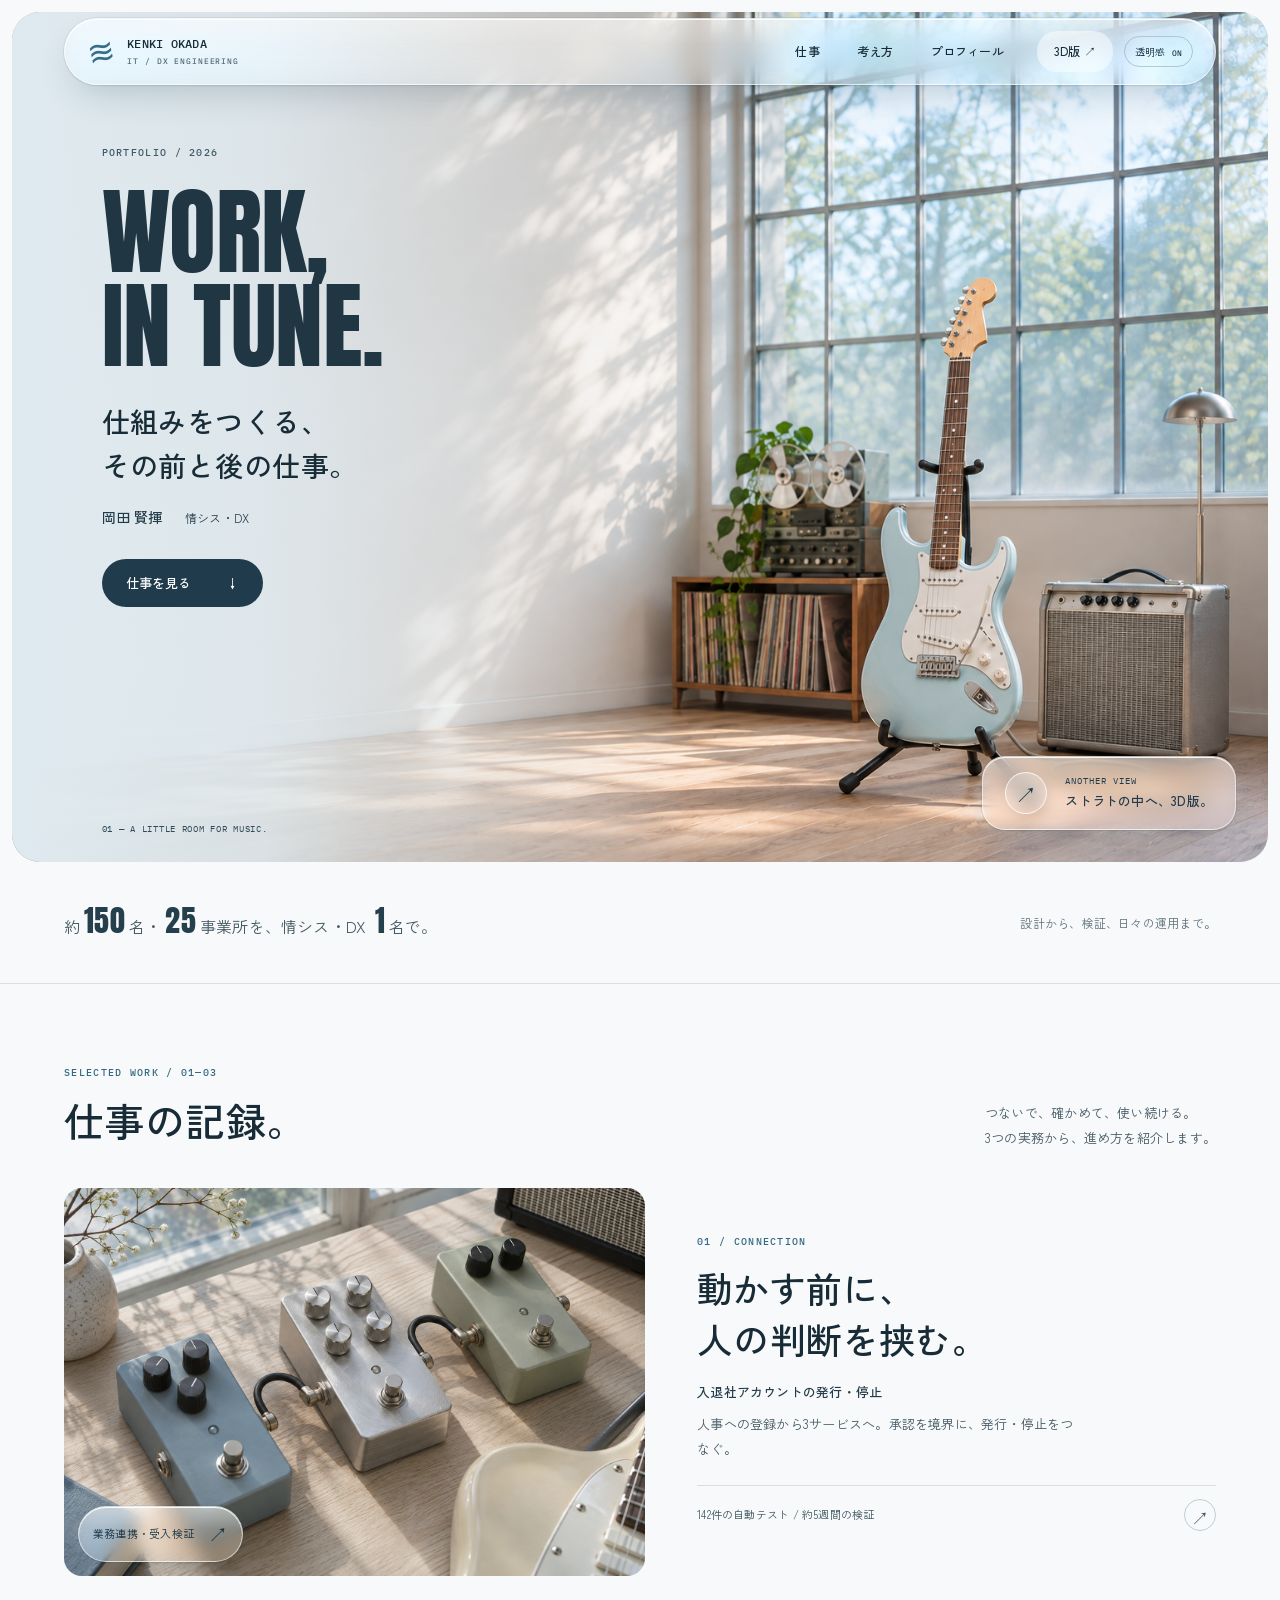
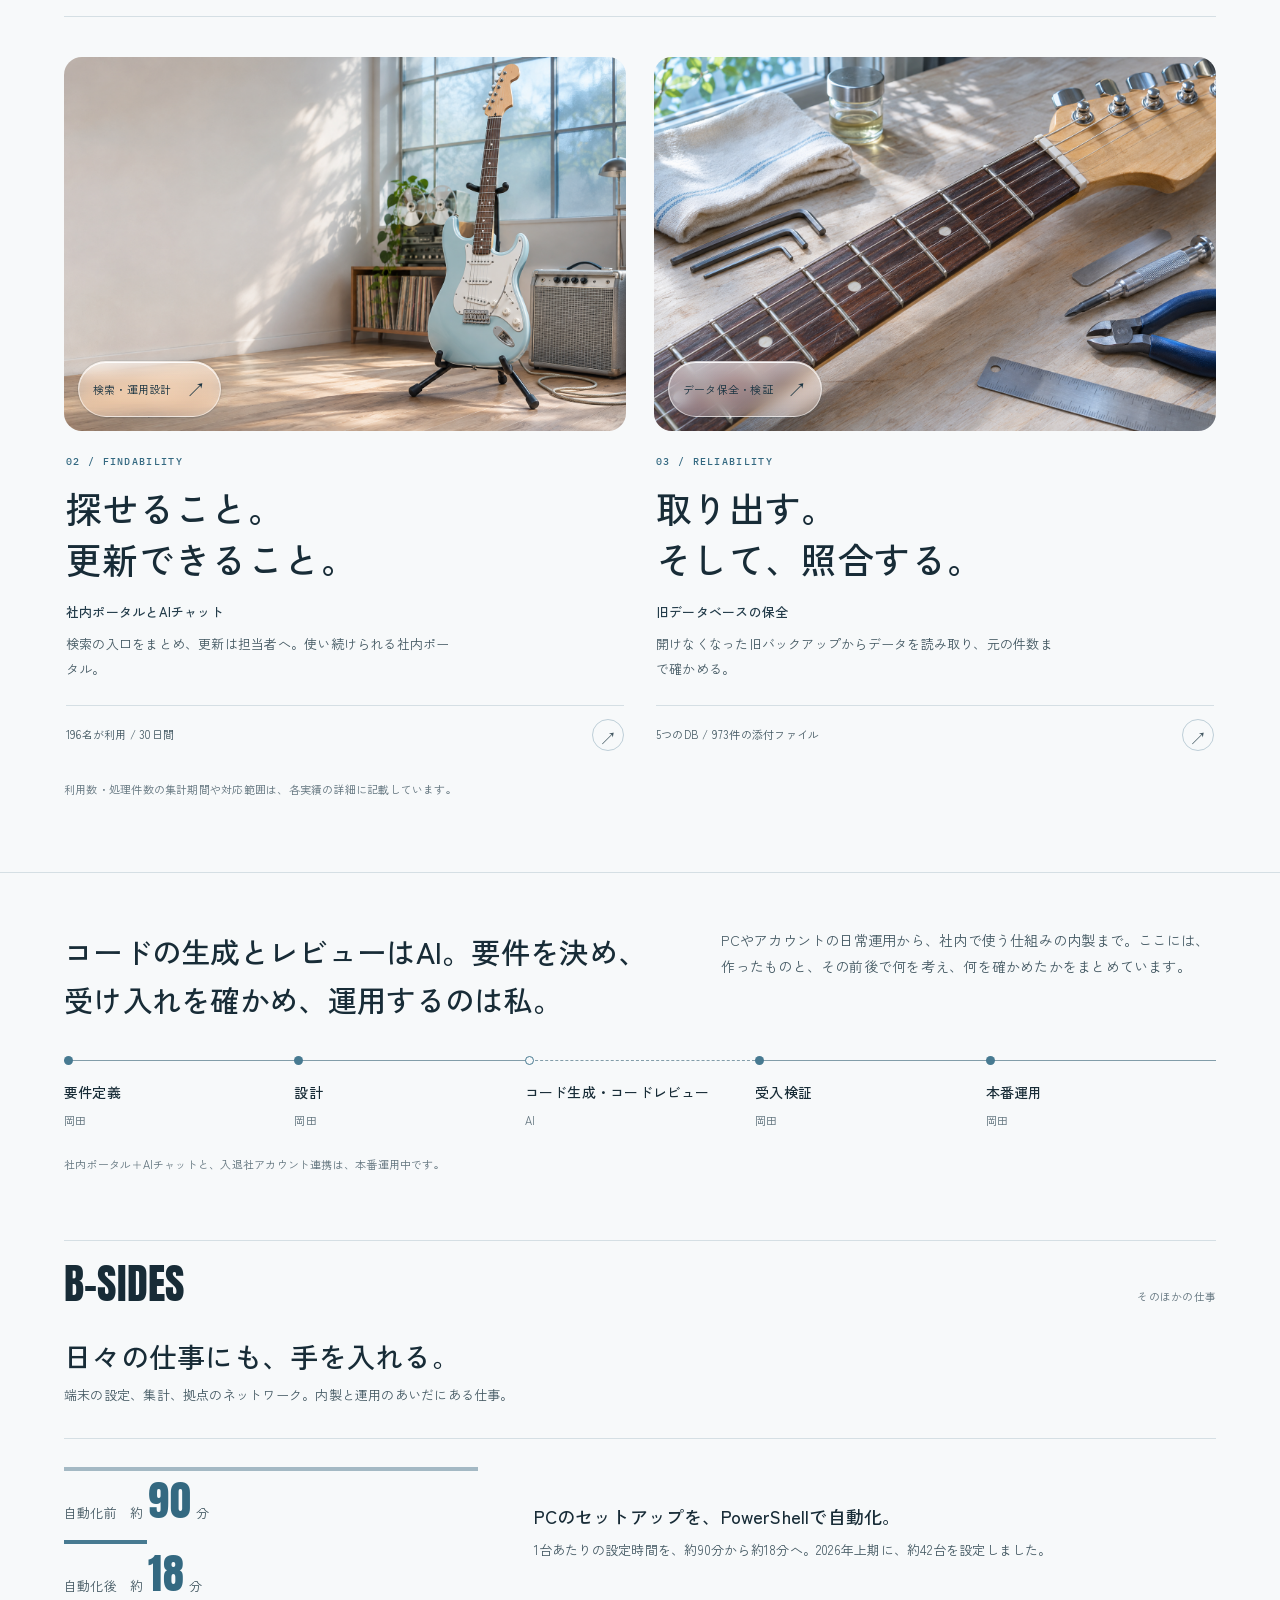
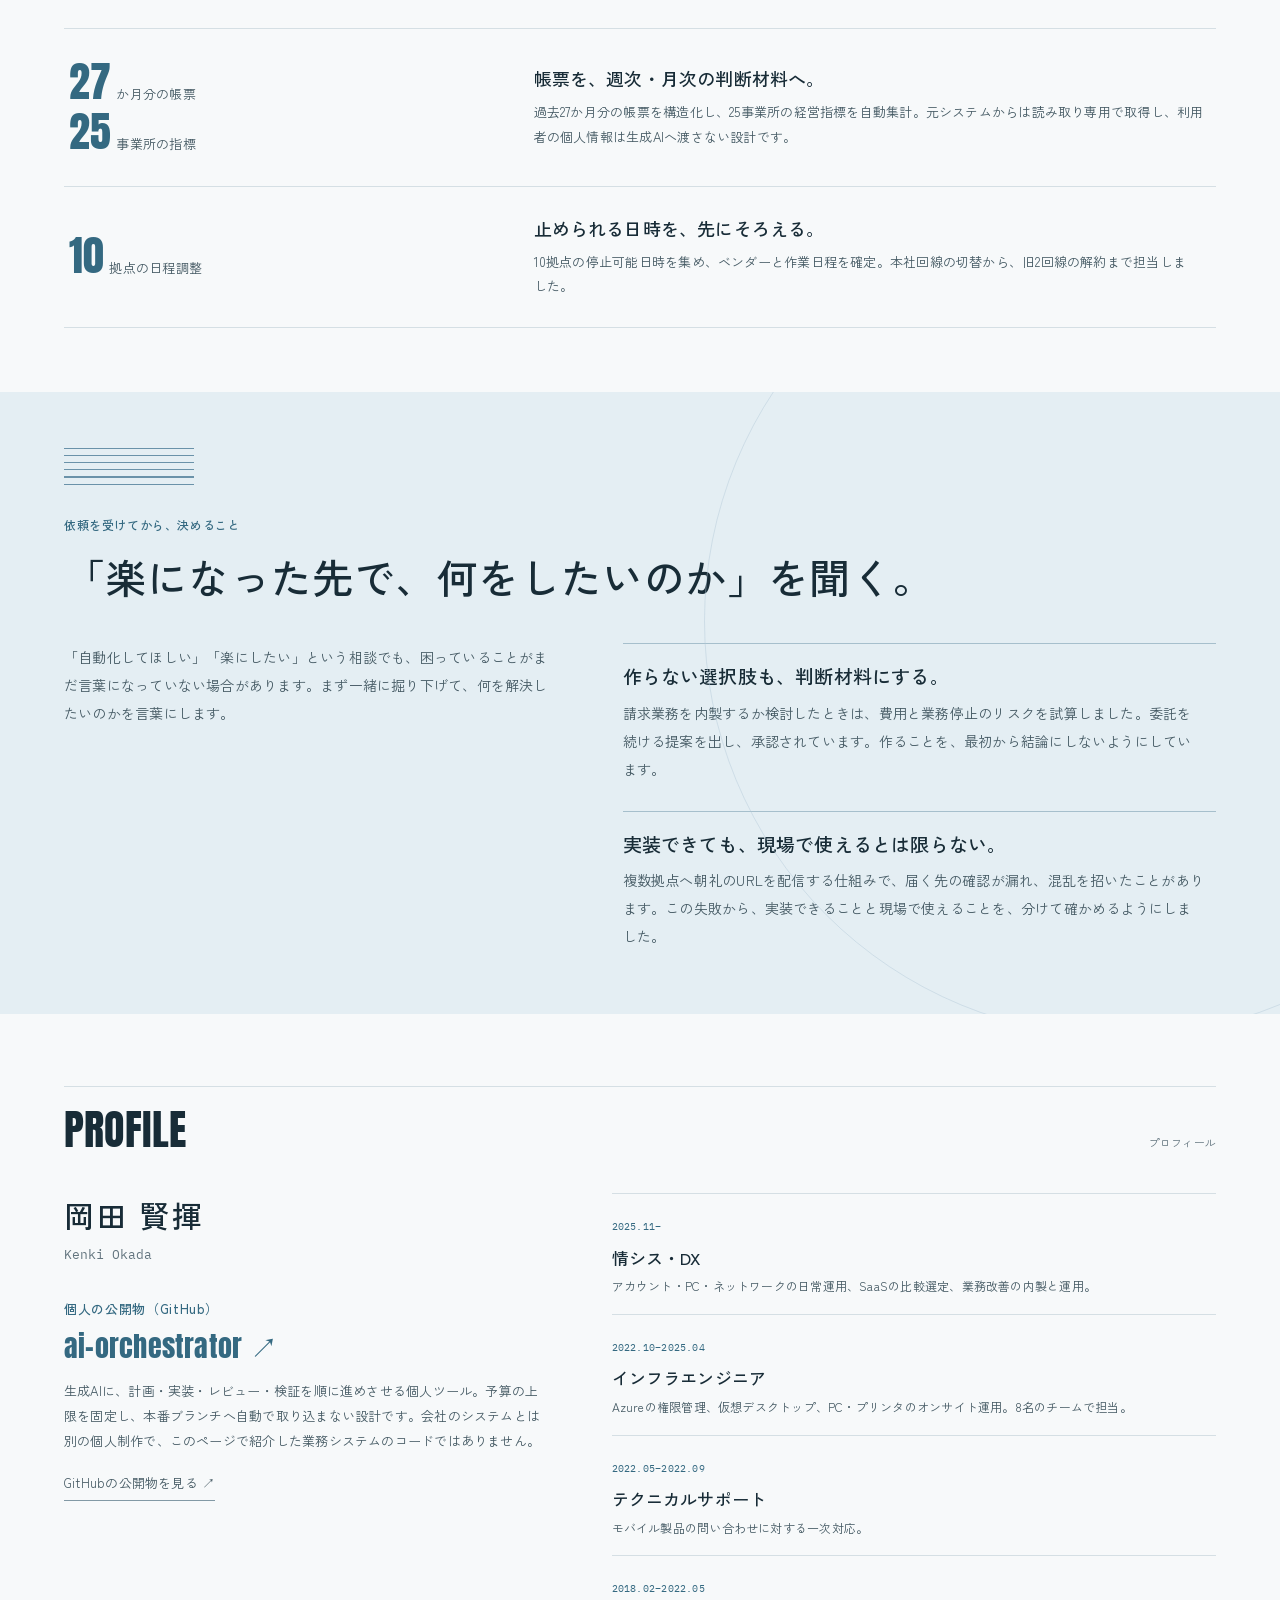
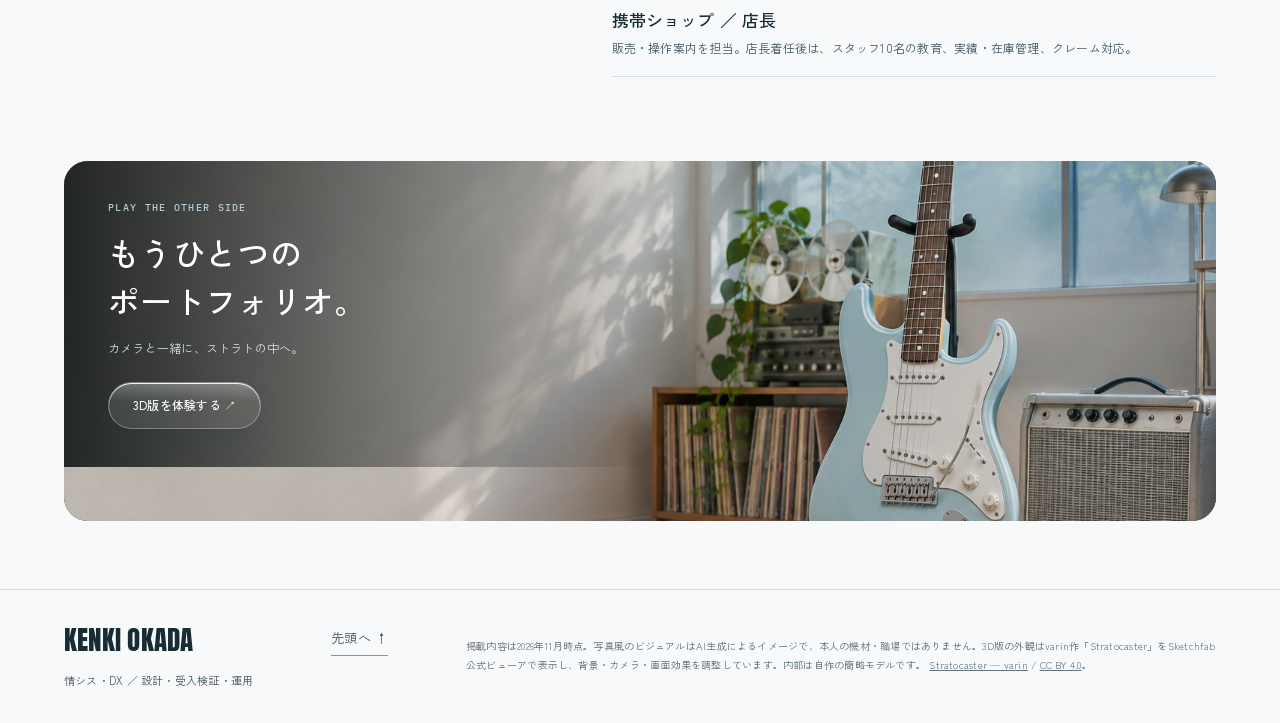
==== fable-rock.html @ 36a0f373 "feat: ストラト体験と実績ページを公開 承認済みの3D体験と読む版を既存ポートフォリオへ反映する。 外観はvarinの公式埋め込みを使用し、音と内部への動きを維持した。 公開許諾を確認できない旧モ" ====
<!doctype html>
<html lang="ja"><head><meta name="robots" content="noindex"><meta charset="utf-8"><meta name="viewport" content="width=device-width,initial-scale=1">
<meta name="description" content="岡田賢揮のポートフォリオ。情シス・DXの設計、受入検証、運用。仕組みをつくる、その前と後の仕事。">
<meta name="theme-color" content="#f5f8fa"><title>Kenki Okada | Work, in tune. — 岡田 賢揮</title>
<link rel="preconnect" href="https://fonts.googleapis.com"><link rel="preconnect" href="https://fonts.gstatic.com" crossorigin>
<link href="https://fonts.googleapis.com/css2?family=Anton&family=IBM+Plex+Mono:wght@400;500&family=Zen+Kaku+Gothic+New:wght@400;500;700&display=swap" rel="stylesheet">
<link rel="stylesheet" href="portfolio-site.css"><link rel="stylesheet" href="portfolio-content.css">
<script src="portfolio-site.js" defer></script></head><body id="top" class="home-page"><a class="skip" href="#main">本文へ</a><header class="site-header glass"><a class="brand" href="fable-rock.html" aria-label="岡田賢揮 ホーム"><span class="string-mark" aria-hidden="true">≋</span><span>KENKI OKADA<small>IT / DX ENGINEERING</small></span></a>
<nav aria-label="メイン"><a href="#work" >仕事</a><a href="#approach">考え方</a><a href="#profile">プロフィール</a><a class="nav-reel" href="index.html?mode=reel&amp;motion=1">3D版 <span aria-hidden="true">↗</span></a><button class="glass-toggle" type="button" aria-pressed="false" hidden>透明感 <span>OFF</span></button></nav></header><main id="main"><section class="studio-hero" aria-labelledby="hero-title"><img class="studio-photo" src="assets/studio-glass-v2.png" width="1536" height="1024" alt="淡いブルーのストラトキャスターとアンプ。自然光の入るスタジオのイメージ" fetchpriority="high"><div class="hero-copy"><p class="eyebrow">PORTFOLIO / 2026</p><p class="hero-display" aria-hidden="true">WORK,<br>IN TUNE.</p><h1 id="hero-title">仕組みをつくる、<br>その前と後の仕事。</h1><p class="hero-person">岡田 賢揮 <span>情シス・DX</span></p><a class="button button-dark" href="#work">仕事を見る <span aria-hidden="true">↓</span></a></div><a class="hero-listen glass" href="index.html?mode=reel&amp;motion=1"><span class="play" aria-hidden="true">↗</span><span><small>ANOTHER VIEW</small>ストラトの中へ、3D版。</span></a><span class="hero-caption">01 — A LITTLE ROOM FOR MUSIC.</span></section>
<div class="context-bar container"><p>約<strong>150</strong>名・<strong>25</strong>事業所を、<br class="mobile-only">情シス・DX <strong>1</strong>名で。</p><span>設計から、検証、日々の運用まで。</span></div><section class="selected-work container" id="work" aria-labelledby="work-title"><div class="section-heading"><div><p class="eyebrow">SELECTED WORK / 01—03</p><h2 id="work-title">仕事の記録。</h2></div><p>つないで、確かめて、使い続ける。<br>3つの実務から、進め方を紹介します。</p></div><div class="work-grid"><a class="work-card featured" href="work-accounts.html"><div class="work-photo"><img src="assets/pedals-daylight.png" alt="パッチケーブルで接続した3台のエフェクターのイメージ" width="1536" height="1024" loading="lazy"><span class="photo-tag glass">業務連携・受入検証<span aria-hidden="true">↗</span></span></div><div class="work-copy"><p class="eyebrow">01 / CONNECTION</p><h3>動かす前に、<br>人の判断を挟む。</h3><p class="work-title">入退社アカウントの発行・停止</p><p class="work-description">人事への登録から3サービスへ。承認を境界に、発行・停止をつなぐ。</p><div class="card-bottom"><span>142件の自動テスト / 約5週間の検証</span><span class="circle-arrow" aria-hidden="true">↗</span></div></div></a>
<a class="work-card " href="work-portal.html"><div class="work-photo"><img src="assets/studio-daylight.png" alt="ギターとアンプのある明るいスタジオのイメージ" width="1536" height="1024" loading="lazy"><span class="photo-tag glass">検索・運用設計<span aria-hidden="true">↗</span></span></div><div class="work-copy"><p class="eyebrow">02 / FINDABILITY</p><h3>探せること。<br>更新できること。</h3><p class="work-title">社内ポータルとAIチャット</p><p class="work-description">検索の入口をまとめ、更新は担当者へ。使い続けられる社内ポータル。</p><div class="card-bottom"><span>196名が利用 / 30日間</span><span class="circle-arrow" aria-hidden="true">↗</span></div></div></a>
<a class="work-card " href="work-recovery.html"><div class="work-photo"><img src="assets/workbench-daylight.png" alt="フレットと弦を確かめるギター作業台のイメージ" width="1536" height="1024" loading="lazy"><span class="photo-tag glass">データ保全・検証<span aria-hidden="true">↗</span></span></div><div class="work-copy"><p class="eyebrow">03 / RELIABILITY</p><h3>取り出す。<br>そして、照合する。</h3><p class="work-title">旧データベースの保全</p><p class="work-description">開けなくなった旧バックアップからデータを読み取り、元の件数まで確かめる。</p><div class="card-bottom"><span>5つのDB / 973件の添付ファイル</span><span class="circle-arrow" aria-hidden="true">↗</span></div></div></a></div><p class="section-note">利用数・処理件数の集計期間や対応範囲は、各実績の詳細に記載しています。</p></section><section class="role wrap" aria-labelledby="role-t">
  <div class="role-top">
    <h2 id="role-t">コードの生成とレビューはAI。要件を決め、受け入れを確かめ、運用するのは私。</h2>
    <p>PCやアカウントの日常運用から、社内で使う仕組みの内製まで。ここには、作ったものと、その前後で何を考え、何を確かめたかをまとめています。</p>
  </div>
  <ol class="chain" style="--n:5" aria-label="仕事の流れと分担">
    <li><b>要件定義</b><span>岡田</span></li>
    <li><b>設計</b><span>岡田</span></li>
    <li class="ai"><b>コード生成・コードレビュー</b><span>AI</span></li>
    <li><b>受入検証</b><span>岡田</span></li>
    <li><b>本番運用</b><span>岡田</span></li>
  </ol>
  <p class="fine">社内ポータル＋AIチャットと、入退社アカウント連携は、本番運用中です。</p>
</section><section class="bench wrap" aria-labelledby="bench-t">
  <div class="fretline"><span class="en" aria-hidden="true">B-SIDES</span><p class="meta">そのほかの仕事</p></div>
  <h2 id="bench-t">日々の仕事にも、手を入れる。</h2>
  <p>端末の設定、集計、拠点のネットワーク。内製と運用のあいだにある仕事。</p>
  <ul>
    <li>
      <div class="bars" role="img" aria-label="PC1台あたりの設定時間。自動化前は約90分、自動化後は約18分">
        <p><i style="width:100%"></i>自動化前　約<b>90</b>分</p>
        <p class="now"><i style="width:20%"></i>自動化後　約<b>18</b>分</p>
      </div>
      <div>
        <h3>PCのセットアップを、PowerShellで自動化。</h3>
        <p>1台あたりの設定時間を、約90分から約18分へ。2026年上期に、約42台を設定しました。</p>
      </div>
    </li>
    <li>
      <p class="fig"><b>27</b>か月分の帳票<br><b>25</b>事業所の指標</p>
      <div>
        <h3>帳票を、週次・月次の判断材料へ。</h3>
        <p>過去27か月分の帳票を構造化し、25事業所の経営指標を自動集計。元システムからは読み取り専用で取得し、利用者の個人情報は生成AIへ渡さない設計です。</p>
      </div>
    </li>
    <li>
      <p class="fig"><b>10</b>拠点の日程調整</p>
      <div>
        <h3>止められる日時を、先にそろえる。</h3>
        <p>10拠点の停止可能日時を集め、ベンダーと作業日程を確定。本社回線の切替から、旧2回線の解約まで担当しました。</p>
      </div>
    </li>
  </ul>
</section><section class="approach" id="approach" aria-labelledby="ap-t">
  <div class="wrap">
    <div class="strings" aria-hidden="true"><i></i><i></i><i></i><i></i><i></i><i></i></div>
    <p class="k">依頼を受けてから、決めること</p>
    <h2 class="motto" id="ap-t"><span>「楽になった先で、</span><span>何をしたいのか」</span><span>を聞く。</span></h2>
    <div class="ap-grid">
      <p>「自動化してほしい」「楽にしたい」という相談でも、困っていることがまだ言葉になっていない場合があります。まず一緒に掘り下げて、何を解決したいのかを言葉にします。</p>
      <div>
        <section class="practice">
          <h3>作らない選択肢も、判断材料にする。</h3>
          <p>請求業務を内製するか検討したときは、費用と業務停止のリスクを試算しました。委託を続ける提案を出し、承認されています。作ることを、最初から結論にしないようにしています。</p>
        </section>
        <section class="practice">
          <h3>実装できても、現場で使えるとは限らない。</h3>
          <p>複数拠点へ朝礼のURLを配信する仕組みで、届く先の確認が漏れ、混乱を招いたことがあります。この失敗から、実装できることと現場で使えることを、分けて確かめるようにしました。</p>
        </section>
      </div>
    </div>
  </div>
</section>

<section class="profile wrap" id="profile" aria-labelledby="pf-t">
  <div class="fretline"><span class="en" aria-hidden="true">PROFILE</span><p class="meta">プロフィール</p></div>
  <div class="pf-grid">
    <div>
      <h2 id="pf-t">岡田 賢揮<span>Kenki Okada</span></h2>
      <div class="gh">
        <p class="k">個人の公開物（GitHub）</p>
        <a class="repo" href="https://github.com/o9mmk/ai-orchestrator" target="_blank" rel="noopener noreferrer">ai-orchestrator <span aria-hidden="true">↗</span></a>
        <p>生成AIに、計画・実装・レビュー・検証を順に進めさせる個人ツール。予算の上限を固定し、本番ブランチへ自動で取り込まない設計です。会社のシステムとは別の個人制作で、このページで紹介した業務システムのコードではありません。</p>
        <a class="go" href="https://github.com/o9mmk" target="_blank" rel="noopener noreferrer">GitHubの公開物を見る <span aria-hidden="true">↗</span></a>
      </div>
    </div>
    <ol class="career" aria-label="これまでの経歴">
      <li>
        <time>2025.11–</time>
        <div><h3>情シス・DX</h3><p>アカウント・PC・ネットワークの日常運用、SaaSの比較選定、業務改善の内製と運用。</p></div>
      </li>
      <li>
        <time>2022.10–2025.04</time>
        <div><h3>インフラエンジニア</h3><p>Azureの権限管理、仮想デスクトップ、PC・プリンタのオンサイト運用。8名のチームで担当。</p></div>
      </li>
      <li>
        <time>2022.05–2022.09</time>
        <div><h3>テクニカルサポート</h3><p>モバイル製品の問い合わせに対する一次対応。</p></div>
      </li>
      <li>
        <time>2018.02–2022.05</time>
        <div><h3>携帯ショップ ／ 店長</h3><p>販売・操作案内を担当。店長着任後は、スタッフ10名の教育、実績・在庫管理、クレーム対応。</p></div>
      </li>
    </ol>
  </div>
</section><section class="experience container"><a href="index.html?mode=reel&amp;motion=1"><img src="assets/studio-daylight.png" width="1536" height="1024" alt="ギターとアンプのあるスタジオのイメージ。3D版への入口" loading="lazy"><div class="experience-copy"><p class="eyebrow">PLAY THE OTHER SIDE</p><h2>もうひとつの<br>ポートフォリオ。</h2><p>カメラと一緒に、ストラトの中へ。</p><span class="button glass">3D版を体験する ↗</span></div></a></section></main><footer class="site-footer container"><div><a class="footer-name" href="fable-rock.html">KENKI OKADA</a><p>情シス・DX ／ 設計・受入検証・運用</p></div><a href="#top" class="text-link">先頭へ ↑</a><p class="credits">掲載内容は2026年11月時点。写真風のビジュアルはAI生成によるイメージで、本人の機材・職場ではありません。3D版の外観はvarin作「Stratocaster」をSketchfab公式ビューアで表示し、背景・カメラ・画面効果を調整しています。内部は自作の簡略モデルです。 <a href="https://sketchfab.com/3d-models/stratocaster-2a29975b708b4106a84d5b51e3ede608" target="_blank" rel="noreferrer">Stratocaster — varin</a> / <a href="https://creativecommons.org/licenses/by/4.0/" target="_blank" rel="noreferrer">CC BY 4.0</a>。</p></footer></body></html>
---- portfolio-site.css ----
:root{--bg:#f7f9fa;--ink:#182c37;--body:#445963;--mute:#62747e;--line:#d5dfe4;--amber:#346981;--red:#97523b;--field:#e7eff3;--fink:#213d4b;--disp:"Anton","Arial Narrow",sans-serif;--gothic:"Zen Kaku Gothic New","Yu Gothic",sans-serif;--mono:"IBM Plex Mono",monospace;--pad:clamp(22px,5vw,72px)}
*,*::before,*::after{box-sizing:border-box}*{margin:0}
html{scroll-behavior:smooth;scroll-padding-top:112px;-webkit-text-size-adjust:100%}
body{background:var(--bg);color:var(--body);font:400 15px/1.9 var(--gothic);letter-spacing:.015em;-webkit-font-smoothing:antialiased}
img,svg{display:block;max-width:100%}img{height:auto}a{color:inherit}button,a{-webkit-tap-highlight-color:transparent}
a:focus-visible,button:focus-visible{outline:3px solid #1479b3;outline-offset:5px}
h1,h2,h3{color:var(--ink);font-weight:500;line-height:1.5;letter-spacing:.01em;text-wrap:balance;word-break:auto-phrase}
p{text-wrap:pretty}ul,ol{list-style:none;padding:0}
.container,.wrap{width:100%;max-width:1280px;margin-inline:auto;padding-inline:var(--pad)}
.skip{position:fixed;left:20px;top:-100px;z-index:100;background:white;padding:12px 24px}.skip:focus{top:16px}
.eyebrow,.k{font:500 10px/1.7 var(--mono);letter-spacing:.12em;color:var(--amber)}
.eyebrow{letter-spacing:.13em}.k{font-family:var(--gothic);font-size:12px;letter-spacing:.05em}
.glass{--glass-blur:14px;position:relative;background:linear-gradient(180deg,rgba(255,255,255,.44),rgba(238,247,252,.28));border:1px solid rgba(255,255,255,.55);box-shadow:inset 0 1px 0 rgba(255,255,255,.9),0 0 0 1px rgba(22,57,78,.07),0 1px 2px rgba(22,57,78,.08),0 16px 36px -12px rgba(22,57,78,.24);-webkit-backdrop-filter:blur(var(--glass-blur)) saturate(180%) brightness(1.05);backdrop-filter:blur(var(--glass-blur)) saturate(180%) brightness(1.05)}
.glass::before{content:"";position:absolute;inset:0;border-radius:inherit;background:linear-gradient(180deg,#ffffff3d,transparent 40%);pointer-events:none}
.glass>*{position:relative}
.site-header{position:fixed;z-index:30;top:18px;left:50%;transform:translateX(-50%);width:calc(100% - 64px);max-width:1152px;border-radius:999px;display:flex;align-items:center;justify-content:space-between;padding:12px 22px;gap:20px}
.brand{display:flex;align-items:center;gap:12px;text-decoration:none;color:var(--ink);font:500 12px/1.3 var(--mono);letter-spacing:.02em;white-space:nowrap}
.brand small{display:block;font-size:8px;letter-spacing:.11em;margin-top:4px;color:#526b78}
.string-mark{font:400 33px/1 Arial;transform:rotate(-12deg);color:#376d87}
.site-header nav{position:static;display:flex;align-items:center;gap:5px;font-size:12px;font-weight:500;color:var(--ink)}
.site-header nav a{text-decoration:none;white-space:nowrap;padding:8px 16px;border-radius:20px;transition:background .2s,color .2s}
.site-header nav a:hover,.site-header nav a[aria-current]{background:rgba(255,255,255,.5);color:#132e3e}
.site-header nav .nav-reel{border:1px solid transparent;background:rgba(255,255,255,.5);margin-left:12px}
/* The reframed image has headroom; the minimum height protects it on wide, short screens. */
.studio-hero{position:relative;margin:12px;min-height:max(680px,calc(min(100vw,1724px)*.5 + 68px));height:min(850px,calc(100svh - 24px));border-radius:28px;overflow:hidden;background:#dfeaf0}
.studio-photo{position:absolute;right:0;bottom:0;width:100%;height:100%;object-fit:cover;object-position:right bottom}
.studio-hero::after{content:"";position:absolute;inset:0;background:linear-gradient(90deg,#dfeaf0 0,#dfeaf0e0 20%,#dfeaf000 54%);pointer-events:none}
.hero-copy{position:relative;z-index:1;padding:clamp(132px,14vh,180px) 0 80px clamp(36px,7vw,110px);width:52%}
.hero-copy .eyebrow{color:#415965;margin-bottom:24px}
.hero-display{font:400 clamp(68px,7.5vw,112px)/.98 var(--disp);letter-spacing:-.005em;color:#203643}
.hero-copy h1{font-size:clamp(22px,2.2vw,32px);line-height:1.55;margin-top:26px;letter-spacing:.015em}
.hero-person{margin-top:18px;font-weight:500;font-size:14px;color:#233c49}.hero-person span{margin-left:18px;font-size:12px;font-weight:400}
.button{display:inline-flex;align-items:center;justify-content:center;gap:34px;min-height:48px;border-radius:30px;padding:11px 24px;text-decoration:none;font-size:13px;font-weight:500;transition:transform .25s,box-shadow .25s}
.button:hover{transform:translateY(-3px);box-shadow:0 8px 24px #213d4b25}.button-dark{color:#fff;background:#203b4b}
.hero-copy .button{margin-top:28px}.hero-listen{--glass-blur:10px;position:absolute;z-index:2;right:32px;bottom:32px;border-radius:23px;padding:15px 22px;display:flex;align-items:center;gap:18px;text-decoration:none;color:#203c4c;font-size:13px;font-weight:500}
.hero-listen small{display:block;font:400 9px/1.8 var(--mono);letter-spacing:.11em}.play{display:grid;place-items:center;width:42px;height:42px;border:1px solid #ffffffc4;border-radius:50%;background:#ffffff40;font-size:22px}
.hero-caption{position:absolute;z-index:2;left:clamp(36px,7vw,110px);bottom:28px;font:400 9px var(--mono);letter-spacing:.08em;color:#304a59}
.context-bar{display:flex;align-items:center;justify-content:space-between;gap:24px;padding-block:32px 42px;border-bottom:1px solid var(--line)}
.context-bar p{font-size:16px}.context-bar strong{font:400 30px/1 var(--disp);margin:0 4px;color:#263f4d}.context-bar>span{font-size:12px;color:var(--mute)}.mobile-only{display:none}
.selected-work{padding-block:80px 72px}.section-heading{display:flex;align-items:flex-end;justify-content:space-between;gap:24px;margin-bottom:38px}
.section-heading h2{font-size:clamp(28px,3.2vw,40px);margin-top:9px}.section-heading>p{font-size:13px}
.work-grid{display:grid;grid-template-columns:1fr 1fr;gap:40px 28px}
.work-card{text-decoration:none;display:block;min-width:0}.work-card.featured{grid-column:1/-1;display:grid;grid-template-columns:1.12fr 1fr;gap:52px;align-items:center;padding-bottom:40px;border-bottom:1px solid var(--line)}
.work-photo{position:relative;overflow:hidden;border-radius:18px;aspect-ratio:1.5;background:#e3eced}
.work-photo img{width:100%;height:100%;object-fit:cover;transition:transform .65s ease}.work-card:hover .work-photo img{transform:scale(1.035)}
.photo-tag{--glass-blur:8px;position:absolute;left:14px;bottom:14px;right:auto;border-radius:999px;display:flex;align-items:center;gap:14px;padding:8px 14px;font-size:11px;color:#1b3543;max-width:calc(100% - 28px)}
.photo-tag>span{font-size:20px}.work-copy{padding:22px 2px 0}.featured .work-copy{padding:0}
.work-copy h3{font-size:clamp(25px,2.8vw,36px);margin-top:12px;line-height:1.4}.work-title{font-size:13px;font-weight:500;color:#233c4a;margin-top:17px}
.work-description{font-size:13px;margin-top:8px;max-width:31em}.card-bottom{border-top:1px solid var(--line);margin-top:23px;padding-top:13px;display:flex;align-items:center;justify-content:space-between;font-size:11px;gap:16px}
.circle-arrow{border:1px solid #becfd8;border-radius:50%;display:grid;place-items:center;width:32px;height:32px;font-size:18px;transition:background .2s}.work-card:hover .circle-arrow{background:#dbe9f0}
.section-note{font-size:11px;color:var(--mute);margin-top:28px}
.text-link,.go{font-size:13px;text-decoration:none;border-bottom:1px solid #8299a5;padding-bottom:4px;display:inline-block}.text-link:hover,.go:hover{color:#1374a3;border-color:currentColor}
.experience{padding-block:12px 68px}.experience>a{display:block;position:relative;border-radius:24px;overflow:hidden;height:360px;background:#111412;color:#fff;text-decoration:none}
.experience img{position:absolute;inset:0;width:100%;height:100%;object-fit:cover;object-position:70% 50%;opacity:.9;transition:transform .7s}
.experience>a:hover img{transform:scale(1.025)}.experience-copy{position:relative;z-index:1;padding:38px 44px;max-width:52%;background:linear-gradient(90deg,#0d1212e0,transparent)}
.experience-copy .eyebrow{color:#b3c8d3}.experience-copy h2{font-size:32px;line-height:1.5;color:#fff;margin-top:12px}.experience-copy p:not(.eyebrow){font-size:12px;margin-top:13px;color:#d0dfe3}.experience-copy .button{margin-top:22px;background:#ffffff17;color:white;border-color:#ffffff4d;font-size:12px;min-height:44px}
.site-footer{display:flex;flex-wrap:wrap;justify-content:space-between;align-items:start;gap:24px;padding-block:36px 32px;border-top:1px solid var(--line)}
.footer-name{font:400 27px/1 var(--disp);color:var(--ink);text-decoration:none}.site-footer p{font-size:11px;margin-top:10px}.site-footer .credits{flex-basis:100%;font-size:10px;color:var(--mute);max-width:75em}
@supports not ((backdrop-filter:blur(1px)) or (-webkit-backdrop-filter:blur(1px))){.glass{background:#f1f6fa}.experience-copy .button{background:#233b49}}
@media(min-width:1600px){.studio-hero{max-width:1700px;margin-inline:auto}.hero-copy{padding-left:100px}}
@media(max-width:900px){
 .site-header{width:calc(100% - 40px);padding:12px 16px}.site-header nav a{padding:8px 10px}.site-header nav .nav-reel{margin-left:0}
 .studio-hero{min-height:700px}.hero-copy{padding-left:38px;width:60%}.hero-display{font-size:80px}.hero-copy h1{font-size:26px}
 .hero-caption{left:38px}.hero-listen{right:24px;bottom:24px}.work-card.featured{gap:28px}.work-copy h3{font-size:28px}
 .context-bar{align-items:flex-start}.context-bar>span{max-width:12em}.experience-copy{max-width:65%}
}
@media(max-width:600px){
 html{scroll-padding-top:116px}.site-header{top:10px;width:calc(100% - 28px);border-radius:20px;display:block;padding:12px 15px 6px}.brand{font-size:10px;gap:8px}.brand small{display:inline;margin-left:12px;font-size:7px}.string-mark{font-size:25px}
 .site-header nav{margin-top:6px;justify-content:space-between;gap:0}.site-header nav a{padding:7px 8px;font-size:11px}.site-header nav .nav-reel{padding:5px 8px}
 .studio-hero{margin:7px;border-radius:22px;min-height:780px;height:auto}.studio-photo{height:560px;object-position:71% center;top:0;bottom:auto}.studio-hero::after{background:linear-gradient(0deg,#eef4f7 29%,#eef4f700 45%)}
 .hero-copy{padding:130px 24px 122px;width:100%}.hero-copy .eyebrow{font-size:8px;margin-bottom:14px}.hero-display{font-size:58px;line-height:1;max-width:170px}
 .hero-copy h1{margin-top:250px;font-size:25px}.hero-person{font-size:13px;margin-top:10px}.hero-copy .button{margin-top:20px}
 .hero-listen{bottom:27px;left:22px;right:22px;padding:12px 18px;gap:13px;font-size:12px;background:#fff;border:1px solid #cfdde5;box-shadow:0 4px 16px #16394e08;backdrop-filter:none;-webkit-backdrop-filter:none}.hero-listen::before{display:none}.hero-listen .play{width:34px;height:34px;border-color:#cfdde5}.hero-caption{display:none}
 .context-bar{display:block;padding-block:25px}.context-bar p{font-size:14px;line-height:1.7}.context-bar strong{font-size:25px}.context-bar>span{display:block;max-width:none;margin-top:8px;font-size:11px}.mobile-only{display:block}
 .selected-work{padding-block:48px}.section-heading{display:block;margin-bottom:27px}.section-heading h2{font-size:29px}.section-heading>p{font-size:12px;margin-top:12px}
 .work-grid{grid-template-columns:1fr;gap:36px}.work-card.featured{display:block;padding-bottom:30px}.featured .work-copy{padding-top:20px}.work-photo{border-radius:15px}.work-copy h3{font-size:29px}.work-description{font-size:13px;max-width:none}.work-title{margin-top:15px}.card-bottom{font-size:10px}.photo-tag{left:12px;bottom:12px;padding:7px 12px}
 .experience{padding-block:0 40px}.experience>a{height:440px}.experience img{height:270px;object-position:75% 50%;opacity:1}.experience-copy{padding:247px 24px 25px;max-width:none;background:linear-gradient(0deg,#111412 30%,transparent 66%)}
 .experience-copy h2{font-size:23px}.experience-copy h2 br{display:none}.experience-copy p:not(.eyebrow){margin-top:6px}.experience-copy .button{margin-top:14px}.experience-copy .eyebrow{font-size:8px}
 .site-footer{gap:18px;padding-block:30px 24px}.footer-name{font-size:24px}.site-footer .text-link{font-size:11px}.site-footer .credits{line-height:1.8}
}
html[data-glass="off"] .glass{background:#f3f7fa;backdrop-filter:none;-webkit-backdrop-filter:none;box-shadow:none;border-color:#a9bdc8}
html[data-glass="off"] .glass::before{display:none}
html[data-glass="off"] .experience-copy .button{background:#203b4b}
@media(prefers-reduced-transparency:reduce){html:not([data-glass="on"]) .glass{background:#f3f7fa;backdrop-filter:none;-webkit-backdrop-filter:none;box-shadow:none}html:not([data-glass="on"]) .experience-copy .button{background:#203b4b}}
@media(prefers-contrast:more){.glass{background:#f3f7fa!important;backdrop-filter:none!important;-webkit-backdrop-filter:none!important;box-shadow:none;border-color:#617987}.experience-copy .button{background:#203b4b!important}.glass::before{display:none}}
.glass-toggle{border:1px solid #829ba680;background:transparent;border-radius:20px;padding:7px 10px;font:400 10px var(--gothic);color:#203b4b;cursor:pointer;white-space:nowrap;margin-left:6px}.glass-toggle span{font:500 8px var(--mono);margin-left:4px}.glass-toggle[hidden]{display:none}
@media(max-width:600px){.glass-toggle{position:absolute;right:14px;top:11px;margin:0;padding:5px 8px}.brand small{display:none}}
@media(prefers-reduced-motion:reduce){html{scroll-behavior:auto}*,*::before,*::after{transition:none!important;animation:none!important}.work-card:hover img,.experience>a:hover img,.button:hover{transform:none}}
@supports ((backdrop-filter:blur(1px)) or (-webkit-backdrop-filter:blur(1px))){
 @media(prefers-contrast:no-preference){
  html[data-glass="on"] .site-header.over-dark{background:linear-gradient(180deg,rgba(20,43,56,.72),rgba(20,43,56,.66));border-color:#ffffff45}
  html[data-glass="on"] .site-header.over-dark :is(.brand,.brand small,.string-mark,nav,.glass-toggle){color:#edf6fa}
  html[data-glass="on"] .site-header.over-dark nav :is(a:hover,a[aria-current],.nav-reel){color:#edf6fa;background:#ffffff1f}
  html[data-glass="on"] .site-header.over-dark .glass-toggle{border-color:#ffffff55}
 }
}
---- portfolio-content.css ----
/* Editorial content retained from the reviewed portfolio. */
section.role{padding-block:54px 56px;border-top:1px solid var(--line)}
.role-top{display:grid;grid-template-columns:1.2fr 1fr;gap:64px;align-items:start}.role h2{font-size:clamp(22px,2.3vw,30px);line-height:1.65}.role-top p{font-size:14px}
.chain{display:grid;grid-template-columns:repeat(var(--n),minmax(0,1fr));margin-top:36px}.chain li{position:relative;border-top:1px solid #829da9;padding:20px 18px 0 0}.chain li::before{content:"";position:absolute;left:0;top:-5px;width:9px;height:9px;border-radius:50%;background:#477a91}.chain li.ai{border-top-style:dashed}.chain li.ai::before{background:var(--bg);border:1px solid #477a91}.chain b{display:block;font-weight:500;font-size:14px;color:var(--ink);line-height:1.7}.chain span{display:block;font-size:11px;color:var(--mute);margin-top:5px}
.fine{font-size:11px;line-height:1.8;color:var(--mute);display:block;margin-top:18px}.role .fine{margin-top:24px}
.fretline{display:flex;flex-wrap:wrap;align-items:baseline;gap:10px 20px;border-top:1px solid var(--line);padding-top:22px}.fretline .en{font:400 42px/1 var(--disp);color:var(--ink)}.fretline .no{font:400 27px/1 var(--disp);color:var(--amber)}.meta{font-size:11px;color:var(--mute)}.fretline .meta{margin-left:auto}
.bench{padding-block:10px 64px}.bench>h2{font-size:28px;margin-top:28px}.bench>h2+p{font-size:13px;margin-top:6px}.bench ul{margin-top:30px;border-bottom:1px solid var(--line)}.bench li{display:grid;grid-template-columns:1fr 1.65fr;gap:56px;align-items:center;padding:28px 0;border-top:1px solid var(--line)}.bench h3{font-size:18px;margin-bottom:8px}.bench li p{font-size:13px}.fig b,.bars b{font:400 42px/1.2 var(--disp);margin:0 5px;color:var(--amber)}.fig{line-height:2!important}.bars p+p{margin-top:14px}.bars i{display:block;height:4px;background:#a4b9c4;margin-bottom:5px}.bars .now i{background:#477a91}
.approach{position:relative;background:#e4eef3;padding-block:56px 64px;overflow:hidden}.approach::after{content:"";position:absolute;right:-20%;top:-30%;width:65%;aspect-ratio:1;border:1px solid #b2c9d775;border-radius:50%;pointer-events:none}
.strings{display:grid;gap:6px;margin-bottom:30px;width:130px}.strings i{height:1px;background:#6a92a9}.strings i:nth-child(n+4){height:1.5px}.motto{font-size:clamp(28px,3.2vw,44px);line-height:1.5;margin-top:10px;max-width:23em}.motto span{display:inline-block}.ap-grid{display:grid;grid-template-columns:1fr 1.2fr;gap:64px;margin-top:36px}.ap-grid p{font-size:14px;line-height:2}.practice{border-top:1px solid #a6bfcc;padding-top:18px}.practice+.practice{margin-top:28px}.practice h3{font-size:19px;margin-bottom:8px}
.profile{padding-block:72px}.pf-grid{display:grid;grid-template-columns:1fr 1.25fr;gap:64px;margin-top:40px}.profile h2{font-size:30px;letter-spacing:.08em}.profile h2 span{display:block;font:400 13px/2 var(--mono);letter-spacing:0;color:var(--mute);margin-top:4px}.gh{margin-top:30px}.gh .repo{display:inline-block;font:400 28px/1.4 var(--disp);color:var(--amber);text-decoration:none;margin:7px 0 13px}.gh .repo:hover{text-decoration:underline}.gh p{font-size:13px}.gh .go{margin-top:18px}.career li{padding:16px 0;border-top:1px solid var(--line)}.career li:last-child{border-bottom:1px solid var(--line)}.career time{font:400 10px/1.6 var(--mono);color:var(--amber)}.career h3{font-size:17px;margin-top:6px}.career p{font-size:12px;margin-top:5px}
@media(max-width:800px){.role-top,.ap-grid,.pf-grid{grid-template-columns:1fr;gap:24px}.role-top p{max-width:45em}.chain{grid-template-columns:1fr;margin-left:5px;gap:0}.chain li{border-top:0;border-left:1px solid #829da9;padding:0 0 22px 20px}.chain li:last-child{border-color:transparent;padding-bottom:0}.chain li.ai{border-top:0;border-left-style:dashed}.chain li::before{left:-5px;top:7px}.chain span{display:inline;margin-left:16px}.chain b{display:inline;font-size:13px}.bench li{gap:28px;grid-template-columns:1fr 1.65fr}.fretline .en{font-size:36px}}
@media(max-width:600px){section.role{padding-block:32px 38px}.role h2{font-size:23px;line-height:1.6}.role-top p{font-size:13px}.bench{padding-bottom:40px}.bench>h2{font-size:24px}.bench li{grid-template-columns:1fr;gap:14px;padding-block:24px}.bench h3{font-size:18px}.fig b,.bars b{font-size:35px}.bars{max-width:260px}.approach{padding-block:36px 40px}.motto{font-size:28px}.motto span{display:inline}.ap-grid{margin-top:25px;gap:28px}.ap-grid p{font-size:13px}.practice h3{font-size:18px}.profile{padding-block:44px}.pf-grid{gap:32px;margin-top:26px}.profile h2{font-size:28px}.career p{font-size:13px}.fretline .meta{font-size:10px}.gh{margin-top:24px}}
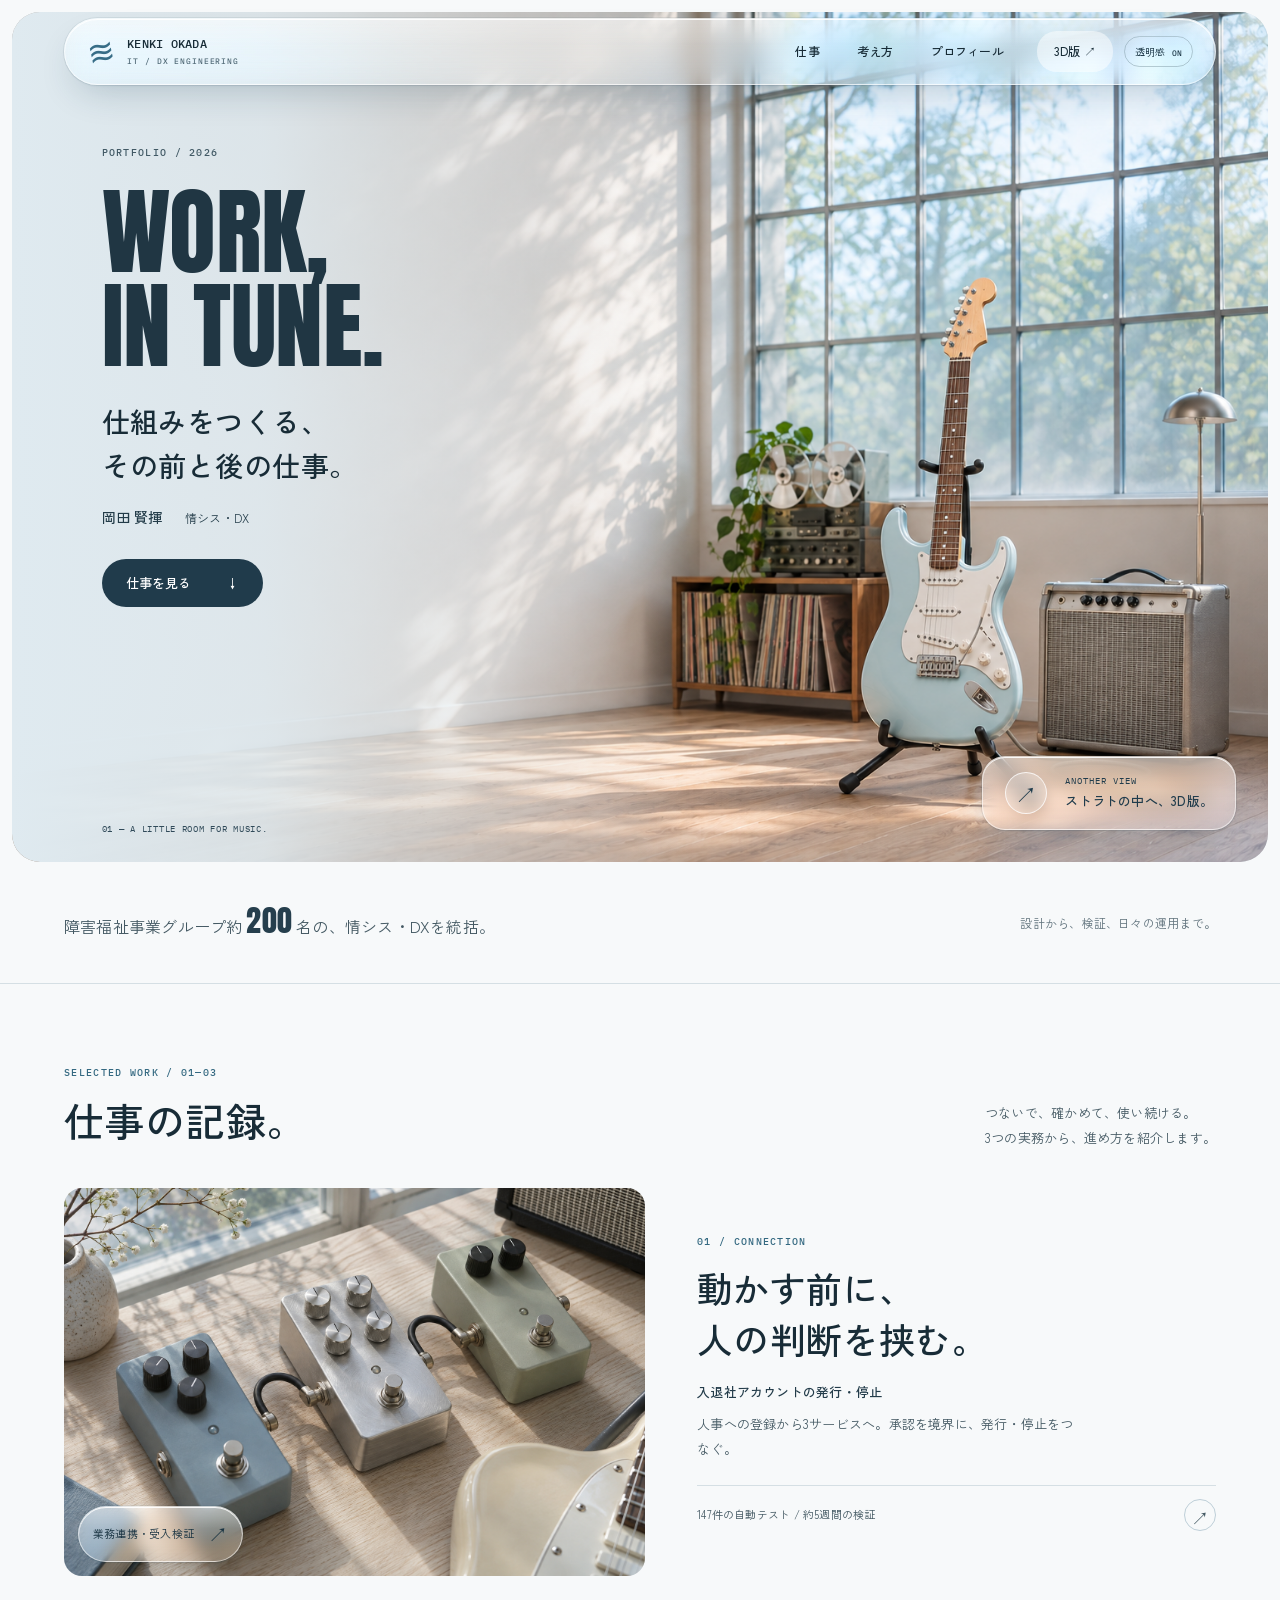
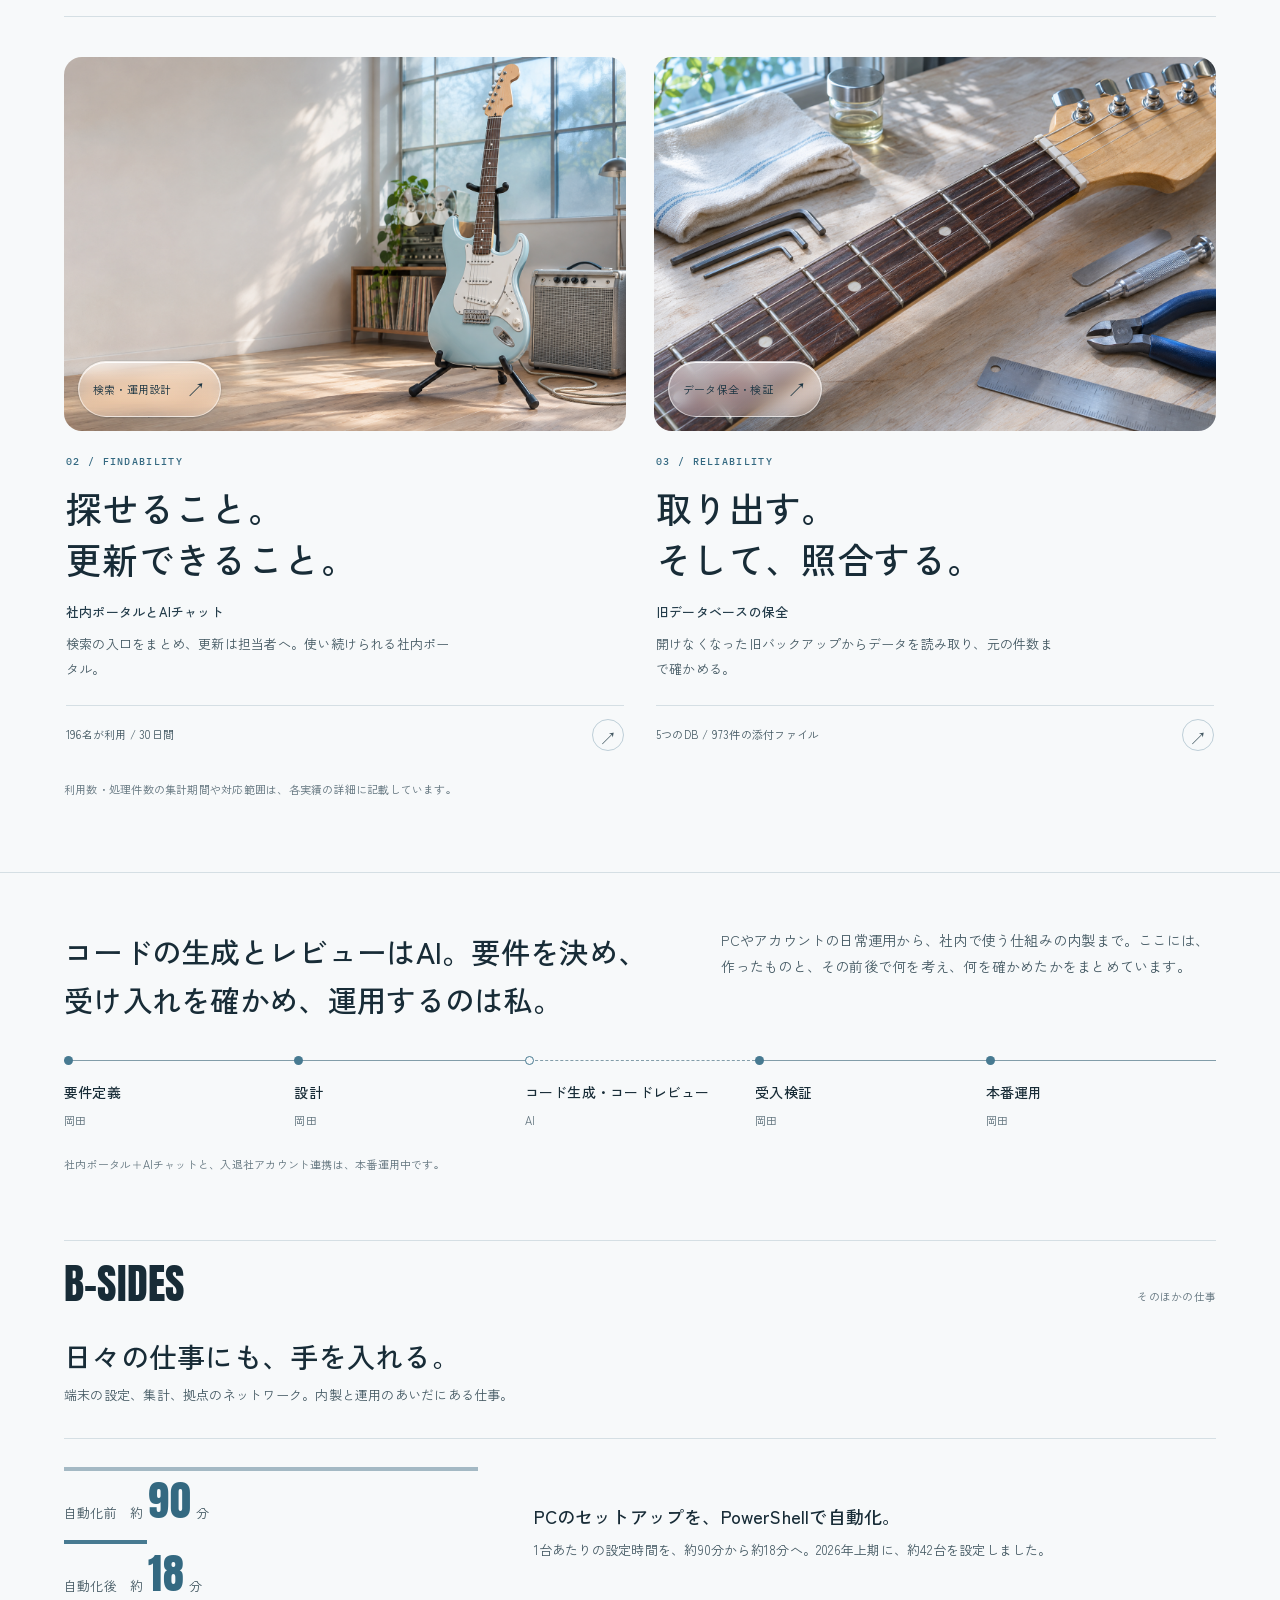
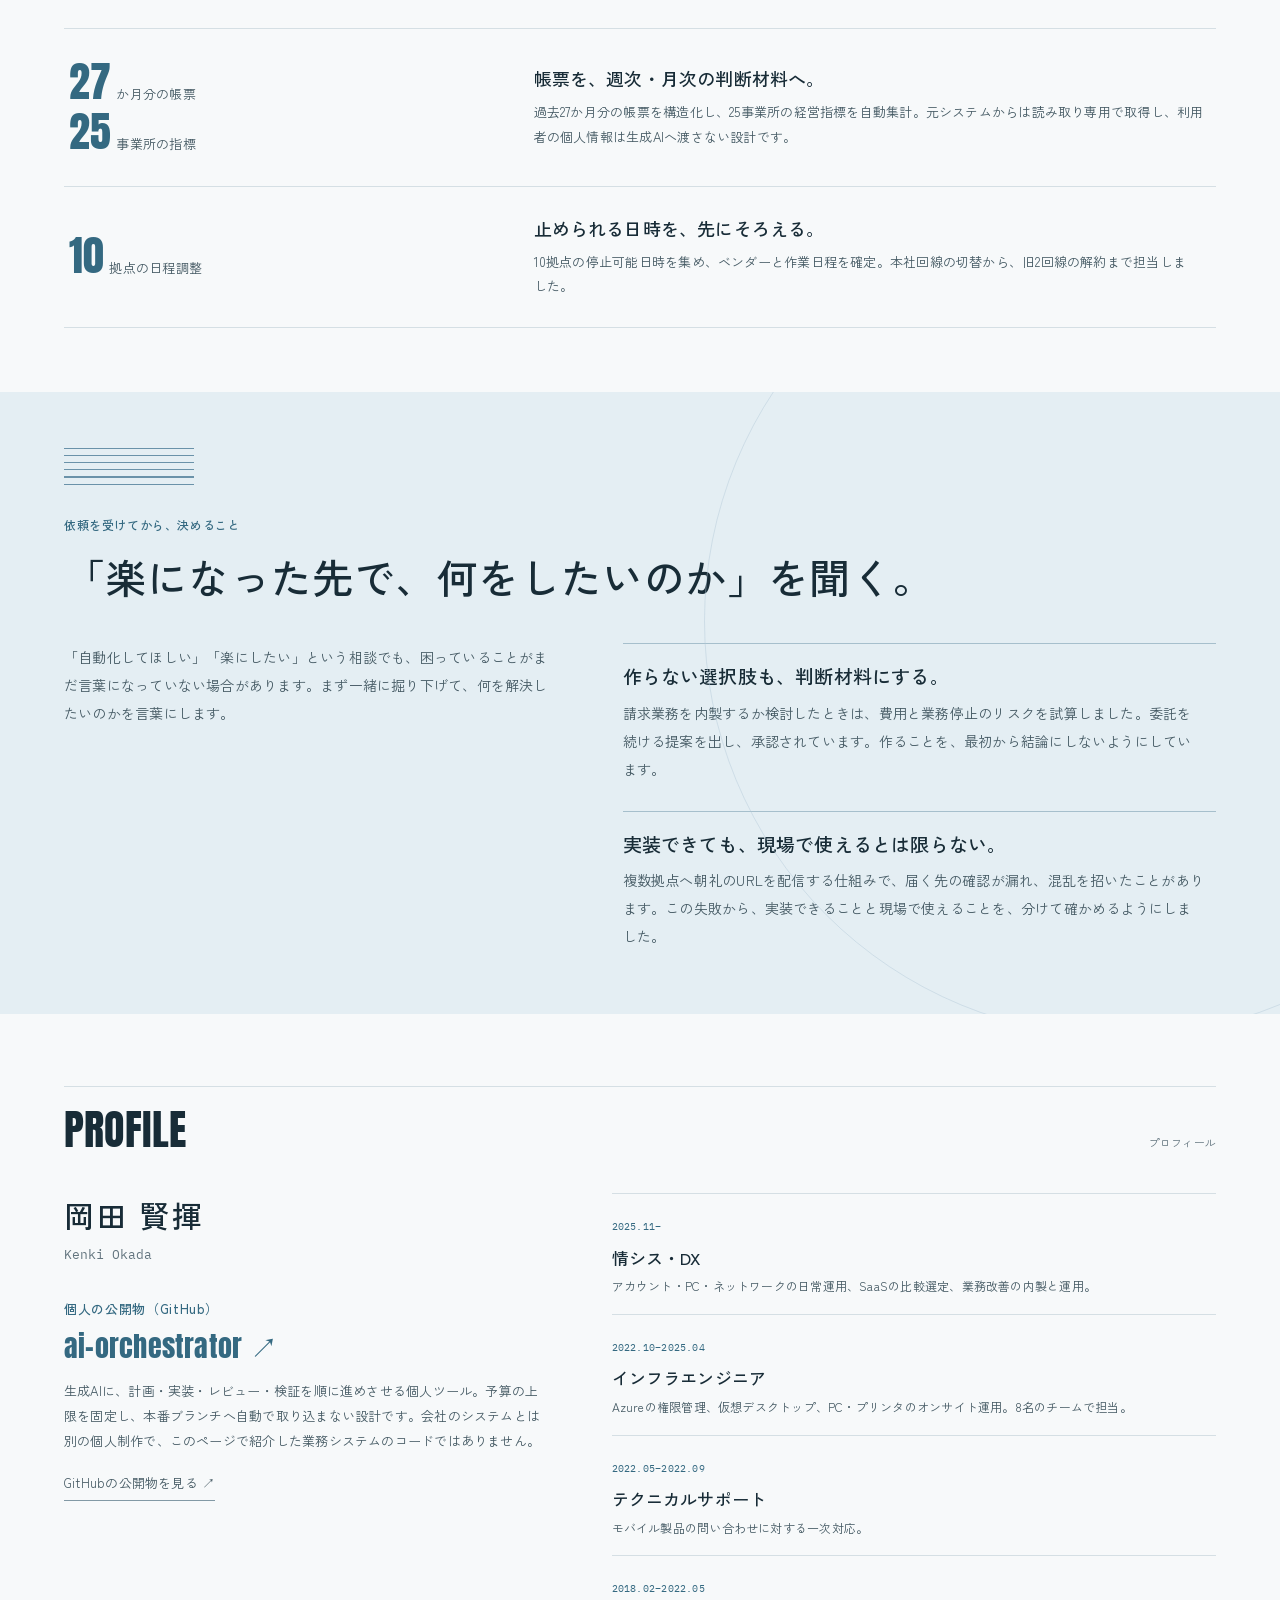
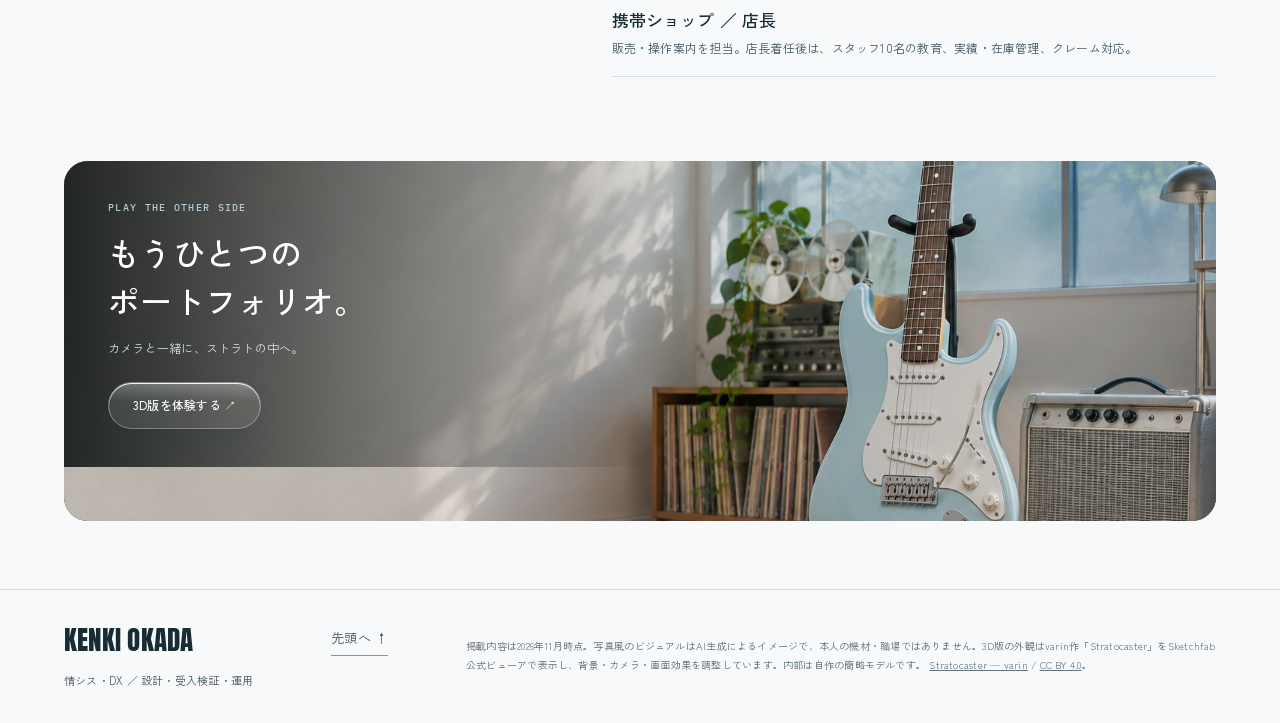
==== commit b291d9e0: "docs: 刷新後のサイトの経歴表記を職務経歴書v9に合わせる トップの導入文・仕事についてのダイアログ、ポータル実績ページ、読む版の 帯にあった「約150名・一人で担当（1名で）」の表記を、職務経歴" ====
--- a/fable-rock.html
+++ b/fable-rock.html
@@ -7,7 +7,7 @@
 <link rel="stylesheet" href="portfolio-site.css"><link rel="stylesheet" href="portfolio-content.css">
 <script src="portfolio-site.js" defer></script></head><body id="top" class="home-page"><a class="skip" href="#main">本文へ</a><header class="site-header glass"><a class="brand" href="fable-rock.html" aria-label="岡田賢揮 ホーム"><span class="string-mark" aria-hidden="true">≋</span><span>KENKI OKADA<small>IT / DX ENGINEERING</small></span></a>
 <nav aria-label="メイン"><a href="#work" >仕事</a><a href="#approach">考え方</a><a href="#profile">プロフィール</a><a class="nav-reel" href="index.html?mode=reel&amp;motion=1">3D版 <span aria-hidden="true">↗</span></a><button class="glass-toggle" type="button" aria-pressed="false" hidden>透明感 <span>OFF</span></button></nav></header><main id="main"><section class="studio-hero" aria-labelledby="hero-title"><img class="studio-photo" src="assets/studio-glass-v2.png" width="1536" height="1024" alt="淡いブルーのストラトキャスターとアンプ。自然光の入るスタジオのイメージ" fetchpriority="high"><div class="hero-copy"><p class="eyebrow">PORTFOLIO / 2026</p><p class="hero-display" aria-hidden="true">WORK,<br>IN TUNE.</p><h1 id="hero-title">仕組みをつくる、<br>その前と後の仕事。</h1><p class="hero-person">岡田 賢揮 <span>情シス・DX</span></p><a class="button button-dark" href="#work">仕事を見る <span aria-hidden="true">↓</span></a></div><a class="hero-listen glass" href="index.html?mode=reel&amp;motion=1"><span class="play" aria-hidden="true">↗</span><span><small>ANOTHER VIEW</small>ストラトの中へ、3D版。</span></a><span class="hero-caption">01 — A LITTLE ROOM FOR MUSIC.</span></section>
-<div class="context-bar container"><p>約<strong>150</strong>名・<strong>25</strong>事業所を、<br class="mobile-only">情シス・DX <strong>1</strong>名で。</p><span>設計から、検証、日々の運用まで。</span></div><section class="selected-work container" id="work" aria-labelledby="work-title"><div class="section-heading"><div><p class="eyebrow">SELECTED WORK / 01—03</p><h2 id="work-title">仕事の記録。</h2></div><p>つないで、確かめて、使い続ける。<br>3つの実務から、進め方を紹介します。</p></div><div class="work-grid"><a class="work-card featured" href="work-accounts.html"><div class="work-photo"><img src="assets/pedals-daylight.png" alt="パッチケーブルで接続した3台のエフェクターのイメージ" width="1536" height="1024" loading="lazy"><span class="photo-tag glass">業務連携・受入検証<span aria-hidden="true">↗</span></span></div><div class="work-copy"><p class="eyebrow">01 / CONNECTION</p><h3>動かす前に、<br>人の判断を挟む。</h3><p class="work-title">入退社アカウントの発行・停止</p><p class="work-description">人事への登録から3サービスへ。承認を境界に、発行・停止をつなぐ。</p><div class="card-bottom"><span>142件の自動テスト / 約5週間の検証</span><span class="circle-arrow" aria-hidden="true">↗</span></div></div></a>
+<div class="context-bar container"><p>障害福祉事業グループ約<strong>200</strong>名の、<br class="mobile-only">情シス・DXを統括。</p><span>設計から、検証、日々の運用まで。</span></div><section class="selected-work container" id="work" aria-labelledby="work-title"><div class="section-heading"><div><p class="eyebrow">SELECTED WORK / 01—03</p><h2 id="work-title">仕事の記録。</h2></div><p>つないで、確かめて、使い続ける。<br>3つの実務から、進め方を紹介します。</p></div><div class="work-grid"><a class="work-card featured" href="work-accounts.html"><div class="work-photo"><img src="assets/pedals-daylight.png" alt="パッチケーブルで接続した3台のエフェクターのイメージ" width="1536" height="1024" loading="lazy"><span class="photo-tag glass">業務連携・受入検証<span aria-hidden="true">↗</span></span></div><div class="work-copy"><p class="eyebrow">01 / CONNECTION</p><h3>動かす前に、<br>人の判断を挟む。</h3><p class="work-title">入退社アカウントの発行・停止</p><p class="work-description">人事への登録から3サービスへ。承認を境界に、発行・停止をつなぐ。</p><div class="card-bottom"><span>147件の自動テスト / 約5週間の検証</span><span class="circle-arrow" aria-hidden="true">↗</span></div></div></a>
 <a class="work-card " href="work-portal.html"><div class="work-photo"><img src="assets/studio-daylight.png" alt="ギターとアンプのある明るいスタジオのイメージ" width="1536" height="1024" loading="lazy"><span class="photo-tag glass">検索・運用設計<span aria-hidden="true">↗</span></span></div><div class="work-copy"><p class="eyebrow">02 / FINDABILITY</p><h3>探せること。<br>更新できること。</h3><p class="work-title">社内ポータルとAIチャット</p><p class="work-description">検索の入口をまとめ、更新は担当者へ。使い続けられる社内ポータル。</p><div class="card-bottom"><span>196名が利用 / 30日間</span><span class="circle-arrow" aria-hidden="true">↗</span></div></div></a>
 <a class="work-card " href="work-recovery.html"><div class="work-photo"><img src="assets/workbench-daylight.png" alt="フレットと弦を確かめるギター作業台のイメージ" width="1536" height="1024" loading="lazy"><span class="photo-tag glass">データ保全・検証<span aria-hidden="true">↗</span></span></div><div class="work-copy"><p class="eyebrow">03 / RELIABILITY</p><h3>取り出す。<br>そして、照合する。</h3><p class="work-title">旧データベースの保全</p><p class="work-description">開けなくなった旧バックアップからデータを読み取り、元の件数まで確かめる。</p><div class="card-bottom"><span>5つのDB / 973件の添付ファイル</span><span class="circle-arrow" aria-hidden="true">↗</span></div></div></a></div><p class="section-note">利用数・処理件数の集計期間や対応範囲は、各実績の詳細に記載しています。</p></section><section class="role wrap" aria-labelledby="role-t">
   <div class="role-top">
